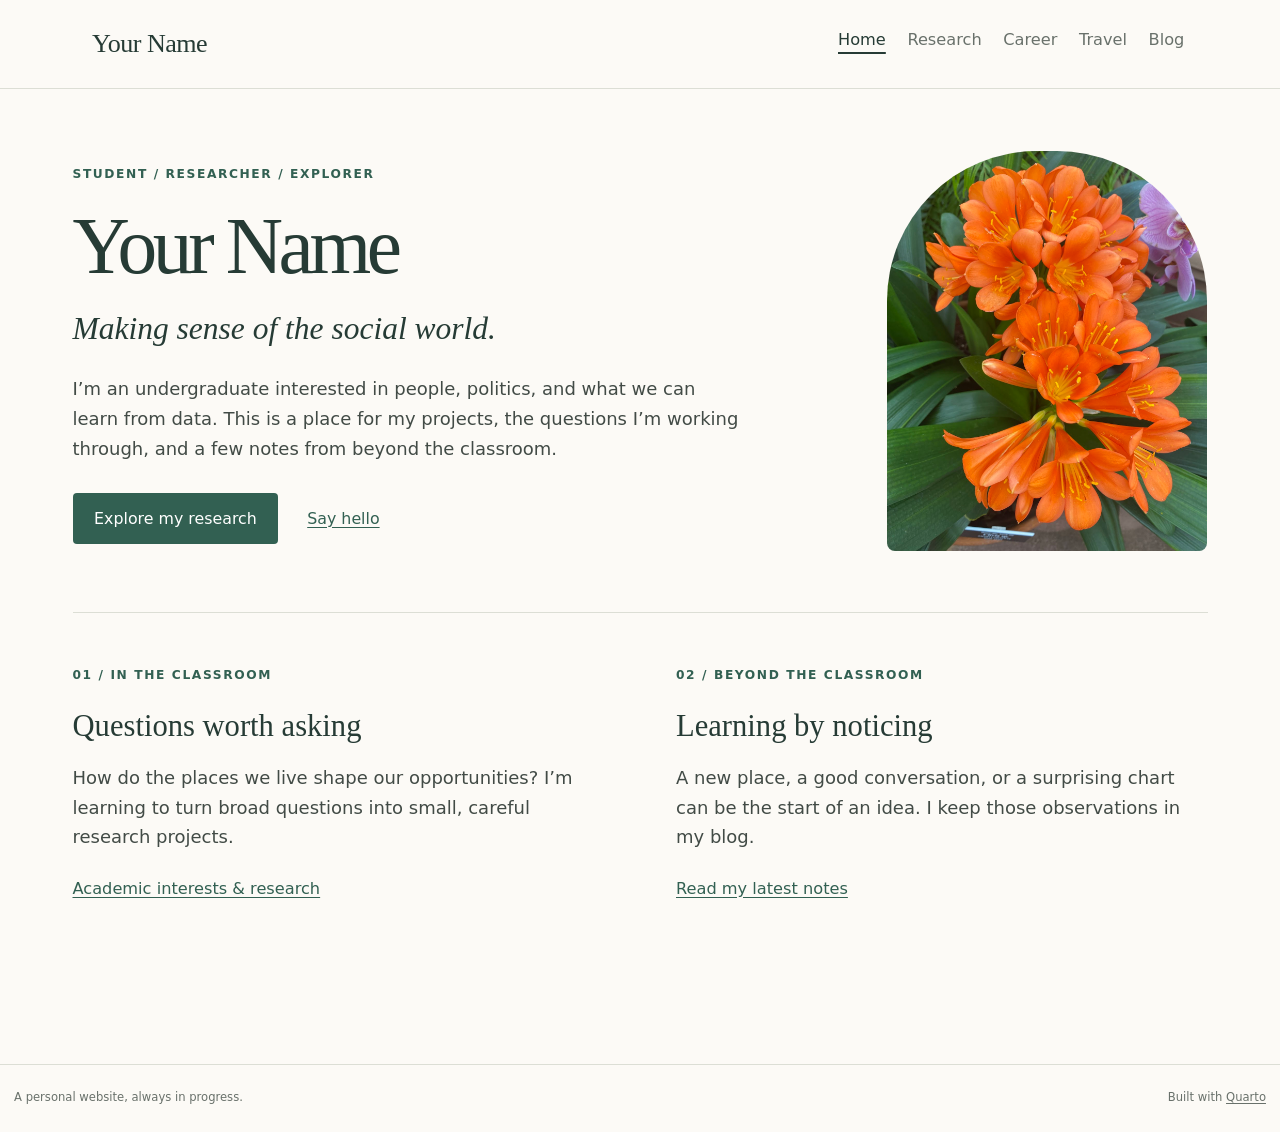
==== docs/index.html @ cc3bbeaf "update instruction" ====
<!DOCTYPE html>
<html xmlns="http://www.w3.org/1999/xhtml" lang="en" xml:lang="en"><head>

<meta charset="utf-8">
<meta name="generator" content="quarto-1.10.18">

<meta name="viewport" content="width=device-width, initial-scale=1.0, user-scalable=yes">


<title>Home – Your Name</title>
<style>
/* Default styles provided by pandoc.
** See https://pandoc.org/MANUAL.html#variables-for-html for config info.
*/
span.smallcaps{font-variant: small-caps;}
div.columns{display: flex; gap: 1.5em;}
div.column{flex: auto;}
@media screen {
div.columns{gap: min(4vw, 1.5em);}
div.column{overflow-x: auto;}
}
div.hanging-indent{margin-left: 1.5em; text-indent: -1.5em;}
ul.task-list{list-style: none;}
ul.task-list li input[type="checkbox"] {
  width: 0.8em;
  margin: 0 0.8em 0.2em -1em; /* quarto-specific, see https://github.com/quarto-dev/quarto-cli/issues/4556 */ 
  vertical-align: middle;
}
</style>


<script src="site_libs/quarto-nav/quarto-nav.js"></script>
<script src="site_libs/quarto-nav/headroom.min.js"></script>
<script src="site_libs/clipboard/clipboard.min.js"></script>
<script src="site_libs/quarto-html/quarto.js" type="module"></script>
<script src="site_libs/quarto-html/tabsets/tabsets.js" type="module"></script>
<script src="site_libs/quarto-html/popper.min.js"></script>
<script src="site_libs/quarto-html/tippy.umd.min.js"></script>
<link href="site_libs/quarto-html/tippy.css" rel="stylesheet">
<link href="site_libs/quarto-html/quarto-syntax-highlighting-64a204ab8560d761af7679ceaba22944.css" rel="stylesheet" id="quarto-text-highlighting-styles">
<script src="site_libs/bootstrap/bootstrap.min.js"></script>
<link href="site_libs/bootstrap/bootstrap-icons.css" rel="stylesheet">
<link href="site_libs/bootstrap/bootstrap-705b020dde8fb86b14b8b2ad13792451.min.css" rel="stylesheet" append-hash="true" id="quarto-bootstrap" data-mode="light">
<script id="quarto-search-options" type="application/json">{
  "language": {
    "search-no-results-text": "No results",
    "search-matching-documents-text": "matching documents",
    "search-copy-link-title": "Copy link to search",
    "search-hide-matches-text": "Hide additional matches",
    "search-more-match-text": "more match in this document",
    "search-more-matches-text": "more matches in this document",
    "search-clear-button-title": "Clear",
    "search-text-placeholder": "",
    "search-detached-cancel-button-title": "Cancel",
    "search-submit-button-title": "Submit",
    "search-label": "Search"
  }
}</script>


<link rel="stylesheet" href="./_design/styles.css">
</head>

<body class="nav-fixed home-page quarto-light">

<div id="quarto-search-results"></div>
  <header id="quarto-header" class="headroom fixed-top">
    <nav class="navbar navbar-expand-lg " data-bs-theme="dark">
      <div class="navbar-container container-fluid">
      <div class="navbar-brand-container mx-auto">
    <a class="navbar-brand" href="./index.html">
    <span class="navbar-title">Your Name</span>
    </a>
  </div>
          <button class="navbar-toggler" type="button" data-bs-toggle="collapse" data-bs-target="#navbarCollapse" aria-controls="navbarCollapse" role="menu" aria-expanded="false" aria-label="Toggle navigation" onclick="if (window.quartoToggleHeadroom) { window.quartoToggleHeadroom(); }">
  <span class="navbar-toggler-icon"></span>
</button>
          <div class="collapse navbar-collapse" id="navbarCollapse">
            <ul class="navbar-nav navbar-nav-scroll me-auto">
  <li class="nav-item">
    <a class="nav-link active" href="./index.html" aria-current="page"> 
<span class="menu-text">Home</span></a>
  </li>  
  <li class="nav-item">
    <a class="nav-link" href="./research.html"> 
<span class="menu-text">Research</span></a>
  </li>  
  <li class="nav-item">
    <a class="nav-link" href="./career.html"> 
<span class="menu-text">Career</span></a>
  </li>  
  <li class="nav-item">
    <a class="nav-link" href="./travel.html"> 
<span class="menu-text">Travel</span></a>
  </li>  
  <li class="nav-item">
    <a class="nav-link" href="./blog.html"> 
<span class="menu-text">Blog</span></a>
  </li>  
</ul>
          </div> <!-- /navcollapse -->
            <div class="quarto-navbar-tools">
</div>
      </div> <!-- /container-fluid -->
    </nav>
</header>
<!-- content -->
<div id="quarto-content" class="quarto-container page-columns page-rows-contents page-layout-full page-navbar">
<!-- sidebar -->
<!-- margin-sidebar -->
    
<!-- main -->
<main class="content column-page" id="quarto-document-content">

<header id="title-block-header" class="quarto-title-block default">
<div class="quarto-title">
<h1 class="title">Home</h1>
</div>



<div class="quarto-title-meta column-page">

    
  
    
  </div>
  


</header>


<!-- HOME: replace the name, introduction, and email below. Keep the ::: layout lines. -->
<!-- PREVIEW: first use Build > Render Website to generate every page, then Render this file. -->
<div class="home-hero">
<div class="hero-copy">
<p><span class="eyebrow">STUDENT / RESEARCHER / EXPLORER</span></p>
<section id="your-name" class="level1 display-name">
<h1 class="display-name">Your Name</h1>
<p><span class="hero-subtitle">Making sense of the social world.</span></p>
<p>I’m an undergraduate interested in people, politics, and what we can learn from data. This is a place for my projects, the questions I’m working through, and a few notes from beyond the classroom.</p>
<p><a href="./research.html" class="primary-link">Explore my research</a> <a href="mailto:you@example.com" class="quiet-link">Say hello</a></p>
</section>
</div>
<div class="hero-photo">
<!-- Replace images/profile.jpg with your photo. Update the description in fig-alt too. -->
<p><img src="images/profile.jpg" class="img-fluid" alt="Orange flowers, a sample image for this personal website."></p>
</div>
</div>
<div class="home-notes">
<div class="home-note">
<p><span class="eyebrow">01 / IN THE CLASSROOM</span></p>
<section id="questions-worth-asking" class="level2">
<h2 data-anchor-id="questions-worth-asking">Questions worth asking</h2>
<p>How do the places we live shape our opportunities? I’m learning to turn broad questions into small, careful research projects.</p>
<p><a href="./research.html">Academic interests &amp; research</a></p>
</section>
</div>
<div class="home-note">
<p><span class="eyebrow">02 / BEYOND THE CLASSROOM</span></p>
<section id="learning-by-noticing" class="level2">
<h2 data-anchor-id="learning-by-noticing">Learning by noticing</h2>
<p>A new place, a good conversation, or a surprising chart can be the start of an idea. I keep those observations in my blog.</p>
<p><a href="./blog.html">Read my latest notes</a></p>
</section>
</div>
</div>



</main> <!-- /main -->
<script id="quarto-html-after-body" type="application/javascript">
  window.document.addEventListener("DOMContentLoaded", function (event) {
    const isCodeAnnotation = (el) => {
      for (const clz of el.classList) {
        if (clz.startsWith('code-annotation-')) {                     
          return true;
        }
      }
      return false;
    }
    const onCopySuccess = function(e) {
      // button target
      const button = e.trigger;
      // don't keep focus
      button.blur();
      // flash "checked"
      button.classList.add('code-copy-button-checked');
      var currentTitle = button.getAttribute("title");
      button.setAttribute("title", "Copied!");
      let tooltip;
      if (window.bootstrap) {
        button.setAttribute("data-bs-toggle", "tooltip");
        button.setAttribute("data-bs-placement", "left");
        button.setAttribute("data-bs-title", "Copied!");
        tooltip = new bootstrap.Tooltip(button, 
          { trigger: "manual", 
            customClass: "code-copy-button-tooltip",
            offset: [0, -8]});
        tooltip.show();    
      }
      setTimeout(function() {
        if (tooltip) {
          tooltip.hide();
          button.removeAttribute("data-bs-title");
          button.removeAttribute("data-bs-toggle");
          button.removeAttribute("data-bs-placement");
        }
        button.setAttribute("title", currentTitle);
        button.classList.remove('code-copy-button-checked');
      }, 1000);
      // clear code selection
      e.clearSelection();
    }
    const getTextToCopy = function(trigger) {
      const outerScaffold = trigger.parentElement.cloneNode(true);
      const codeEl = outerScaffold.querySelector('code');
      for (const childEl of codeEl.children) {
        if (isCodeAnnotation(childEl)) {
          childEl.remove();
        }
      }
      return codeEl.innerText;
    }
    const clipboard = new window.ClipboardJS('.code-copy-button:not([data-in-quarto-modal])', {
      text: getTextToCopy
    });
    clipboard.on('success', onCopySuccess);
    if (window.document.getElementById('quarto-embedded-source-code-modal')) {
      const clipboardModal = new window.ClipboardJS('.code-copy-button[data-in-quarto-modal]', {
        text: getTextToCopy,
        container: window.document.getElementById('quarto-embedded-source-code-modal')
      });
      clipboardModal.on('success', onCopySuccess);
    }
      var localhostRegex = new RegExp(/^(?:http|https):\/\/localhost\:?[0-9]*\//);
      var mailtoRegex = new RegExp(/^mailto:/);
        var filterRegex = new RegExp('/' + window.location.host + '/');
      var isInternal = (href) => {
          return filterRegex.test(href) || localhostRegex.test(href) || mailtoRegex.test(href);
      }
      // Inspect non-navigation links and adorn them if external
     var links = window.document.querySelectorAll('a[href]:not(.nav-link):not(.navbar-brand):not(.toc-action):not(.sidebar-link):not(.sidebar-item-toggle):not(.pagination-link):not(.no-external):not([aria-hidden]):not(.dropdown-item):not(.quarto-navigation-tool):not(.about-link)');
      for (var i=0; i<links.length; i++) {
        const link = links[i];
        if (!isInternal(link.href)) {
          // undo the damage that might have been done by quarto-nav.js in the case of
          // links that we want to consider external
          if (link.dataset.originalHref !== undefined) {
            link.href = link.dataset.originalHref;
          }
            // target, if specified
            link.setAttribute("target", "_blank");
            if (link.getAttribute("rel") === null) {
              link.setAttribute("rel", "noopener");
            }
        }
      }
    function tippyHover(el, contentFn, onTriggerFn, onUntriggerFn) {
      const config = {
        allowHTML: true,
        maxWidth: 500,
        delay: 100,
        arrow: false,
        appendTo: function(el) {
            return el.parentElement;
        },
        interactive: true,
        interactiveBorder: 10,
        theme: 'quarto',
        placement: 'bottom-start',
      };
      if (contentFn) {
        config.content = contentFn;
      }
      if (onTriggerFn) {
        config.onTrigger = onTriggerFn;
      }
      if (onUntriggerFn) {
        config.onUntrigger = onUntriggerFn;
      }
      window.tippy(el, config); 
    }
    const noterefs = window.document.querySelectorAll('a[role="doc-noteref"]');
    for (var i=0; i<noterefs.length; i++) {
      const ref = noterefs[i];
      tippyHover(ref, function() {
        // use id or data attribute instead here
        let href = ref.getAttribute('data-footnote-href') || ref.getAttribute('href');
        try { href = new URL(href).hash; } catch {}
        const id = href.replace(/^#\/?/, "");
        const note = window.document.getElementById(id);
        if (note) {
          return note.innerHTML;
        } else {
          return "";
        }
      });
    }
    const xrefs = window.document.querySelectorAll('a.quarto-xref');
    const processXRef = (id, note) => {
      // Strip column container classes
      const stripColumnClz = (el) => {
        el.classList.remove("page-full", "page-columns");
        if (el.children) {
          for (const child of el.children) {
            stripColumnClz(child);
          }
        }
      }
      stripColumnClz(note)
      if (id === null || id.startsWith('sec-')) {
        // Special case sections, only their first couple elements
        const container = document.createElement("div");
        if (note.children && note.children.length > 2) {
          container.appendChild(note.children[0].cloneNode(true));
          for (let i = 1; i < note.children.length; i++) {
            const child = note.children[i];
            if (child.tagName === "P" && child.innerText === "") {
              continue;
            } else {
              container.appendChild(child.cloneNode(true));
              break;
            }
          }
          if (window.Quarto?.typesetMath) {
            window.Quarto.typesetMath(container);
          }
          return container.innerHTML
        } else {
          if (window.Quarto?.typesetMath) {
            window.Quarto.typesetMath(note);
          }
          return note.innerHTML;
        }
      } else {
        // Remove any anchor links if they are present
        const anchorLink = note.querySelector('a.anchorjs-link');
        if (anchorLink) {
          anchorLink.remove();
        }
        if (window.Quarto?.typesetMath) {
          window.Quarto.typesetMath(note);
        }
        if (note.classList.contains("callout")) {
          return note.outerHTML;
        } else {
          return note.innerHTML;
        }
      }
    }
    for (var i=0; i<xrefs.length; i++) {
      const xref = xrefs[i];
      tippyHover(xref, undefined, function(instance) {
        instance.disable();
        let url = xref.getAttribute('href');
        let hash = undefined; 
        if (url.startsWith('#')) {
          hash = url;
        } else {
          try { hash = new URL(url).hash; } catch {}
        }
        if (hash) {
          const id = hash.replace(/^#\/?/, "");
          const note = window.document.getElementById(id);
          if (note !== null) {
            try {
              const html = processXRef(id, note.cloneNode(true));
              instance.setContent(html);
            } finally {
              instance.enable();
              instance.show();
            }
          } else {
            // See if we can fetch this
            fetch(url.split('#')[0])
            .then(res => res.text())
            .then(html => {
              const parser = new DOMParser();
              const htmlDoc = parser.parseFromString(html, "text/html");
              const note = htmlDoc.getElementById(id);
              if (note !== null) {
                const html = processXRef(id, note);
                instance.setContent(html);
              } 
            }).finally(() => {
              instance.enable();
              instance.show();
            });
          }
        } else {
          // See if we can fetch a full url (with no hash to target)
          // This is a special case and we should probably do some content thinning / targeting
          fetch(url)
          .then(res => res.text())
          .then(html => {
            const parser = new DOMParser();
            const htmlDoc = parser.parseFromString(html, "text/html");
            const note = htmlDoc.querySelector('main.content');
            if (note !== null) {
              // This should only happen for chapter cross references
              // (since there is no id in the URL)
              // remove the first header
              if (note.children.length > 0 && note.children[0].tagName === "HEADER") {
                note.children[0].remove();
              }
              const html = processXRef(null, note);
              instance.setContent(html);
            } 
          }).finally(() => {
            instance.enable();
            instance.show();
          });
        }
      }, function(instance) {
      });
    }
        let selectedAnnoteEl;
        const selectorForAnnotation = ( cell, annotation) => {
          let cellAttr = 'data-code-cell="' + cell + '"';
          let lineAttr = 'data-code-annotation="' +  annotation + '"';
          const selector = 'span[' + cellAttr + '][' + lineAttr + ']';
          return selector;
        }
        const selectCodeLines = (annoteEl) => {
          const doc = window.document;
          const targetCell = annoteEl.getAttribute("data-target-cell");
          const targetAnnotation = annoteEl.getAttribute("data-target-annotation");
          const annoteSpan = window.document.querySelector(selectorForAnnotation(targetCell, targetAnnotation));
          const lines = annoteSpan.getAttribute("data-code-lines").split(",");
          const lineIds = lines.map((line) => {
            return targetCell + "-" + line;
          })
          let top = null;
          let height = null;
          let parent = null;
          if (lineIds.length > 0) {
              //compute the position of the single el (top and bottom and make a div)
              const el = window.document.getElementById(lineIds[0]);
              top = el.offsetTop;
              height = el.offsetHeight;
              parent = el.parentElement.parentElement;
            if (lineIds.length > 1) {
              const lastEl = window.document.getElementById(lineIds[lineIds.length - 1]);
              const bottom = lastEl.offsetTop + lastEl.offsetHeight;
              height = bottom - top;
            }
            if (top !== null && height !== null && parent !== null) {
              // cook up a div (if necessary) and position it 
              let div = window.document.getElementById("code-annotation-line-highlight");
              if (div === null) {
                div = window.document.createElement("div");
                div.setAttribute("id", "code-annotation-line-highlight");
                div.style.position = 'absolute';
                parent.appendChild(div);
              }
              div.style.top = top - 2 + "px";
              div.style.height = height + 4 + "px";
              div.style.left = 0;
              let gutterDiv = window.document.getElementById("code-annotation-line-highlight-gutter");
              if (gutterDiv === null) {
                gutterDiv = window.document.createElement("div");
                gutterDiv.setAttribute("id", "code-annotation-line-highlight-gutter");
                gutterDiv.style.position = 'absolute';
                const codeCell = window.document.getElementById(targetCell);
                const gutter = codeCell.querySelector('.code-annotation-gutter');
                gutter.appendChild(gutterDiv);
              }
              gutterDiv.style.top = top - 2 + "px";
              gutterDiv.style.height = height + 4 + "px";
            }
            selectedAnnoteEl = annoteEl;
          }
        };
        const unselectCodeLines = () => {
          const elementsIds = ["code-annotation-line-highlight", "code-annotation-line-highlight-gutter"];
          elementsIds.forEach((elId) => {
            const div = window.document.getElementById(elId);
            if (div) {
              div.remove();
            }
          });
          selectedAnnoteEl = undefined;
        };
          // Handle positioning of the toggle
      window.addEventListener(
        "resize",
        throttle(() => {
          elRect = undefined;
          if (selectedAnnoteEl) {
            selectCodeLines(selectedAnnoteEl);
          }
        }, 10)
      );
      function throttle(fn, ms) {
      let throttle = false;
      let timer;
        return (...args) => {
          if(!throttle) { // first call gets through
              fn.apply(this, args);
              throttle = true;
          } else { // all the others get throttled
              if(timer) clearTimeout(timer); // cancel #2
              timer = setTimeout(() => {
                fn.apply(this, args);
                timer = throttle = false;
              }, ms);
          }
        };
      }
        // Attach click handler to the DT
        const annoteDls = window.document.querySelectorAll('dt[data-target-cell]');
        for (const annoteDlNode of annoteDls) {
          annoteDlNode.addEventListener('click', (event) => {
            const clickedEl = event.target;
            if (clickedEl !== selectedAnnoteEl) {
              unselectCodeLines();
              const activeEl = window.document.querySelector('dt[data-target-cell].code-annotation-active');
              if (activeEl) {
                activeEl.classList.remove('code-annotation-active');
              }
              selectCodeLines(clickedEl);
              clickedEl.classList.add('code-annotation-active');
            } else {
              // Unselect the line
              unselectCodeLines();
              clickedEl.classList.remove('code-annotation-active');
            }
          });
        }
    const findCites = (el) => {
      const parentEl = el.parentElement;
      if (parentEl) {
        const cites = parentEl.dataset.cites;
        if (cites) {
          return {
            el,
            cites: cites.split(' ')
          };
        } else {
          return findCites(el.parentElement)
        }
      } else {
        return undefined;
      }
    };
    var bibliorefs = window.document.querySelectorAll('a[role="doc-biblioref"]');
    for (var i=0; i<bibliorefs.length; i++) {
      const ref = bibliorefs[i];
      const citeInfo = findCites(ref);
      if (citeInfo) {
        tippyHover(citeInfo.el, function() {
          var popup = window.document.createElement('div');
          citeInfo.cites.forEach(function(cite) {
            var citeDiv = window.document.createElement('div');
            citeDiv.classList.add('hanging-indent');
            citeDiv.classList.add('csl-entry');
            var biblioDiv = window.document.getElementById('ref-' + cite);
            if (biblioDiv) {
              citeDiv.innerHTML = biblioDiv.innerHTML;
            }
            popup.appendChild(citeDiv);
          });
          return popup.innerHTML;
        });
      }
    }
  });
  </script>
</div> <!-- /content -->
<footer class="footer">
  <div class="nav-footer">
    <div class="nav-footer-left">
<p>A personal website, always in progress.</p>
</div>   
    <div class="nav-footer-center">
      &nbsp;
    </div>
    <div class="nav-footer-right">
<p>Built with <a href="https://quarto.org/">Quarto</a></p>
</div>
  </div>
</footer>




</body></html>
---- docs/site_libs/quarto-html/quarto-syntax-highlighting-64a204ab8560d761af7679ceaba22944.css ----
/* quarto syntax highlight colors */
:root {
  --quarto-hl-ot-color: #003B4F;
  --quarto-hl-at-color: #657422;
  --quarto-hl-ss-color: #20794D;
  --quarto-hl-an-color: #5E5E5E;
  --quarto-hl-fu-color: #4758AB;
  --quarto-hl-st-color: #20794D;
  --quarto-hl-cf-color: #003B4F;
  --quarto-hl-op-color: #5E5E5E;
  --quarto-hl-er-color: #AD0000;
  --quarto-hl-bn-color: #AD0000;
  --quarto-hl-al-color: #AD0000;
  --quarto-hl-va-color: #111111;
  --quarto-hl-bu-color: inherit;
  --quarto-hl-ex-color: inherit;
  --quarto-hl-pp-color: #AD0000;
  --quarto-hl-in-color: #5E5E5E;
  --quarto-hl-vs-color: #20794D;
  --quarto-hl-wa-color: #5E5E5E;
  --quarto-hl-do-color: #5E5E5E;
  --quarto-hl-im-color: #00769E;
  --quarto-hl-ch-color: #20794D;
  --quarto-hl-dt-color: #AD0000;
  --quarto-hl-fl-color: #AD0000;
  --quarto-hl-co-color: #5E5E5E;
  --quarto-hl-cv-color: #5E5E5E;
  --quarto-hl-cn-color: #8f5902;
  --quarto-hl-sc-color: #5E5E5E;
  --quarto-hl-dv-color: #AD0000;
  --quarto-hl-kw-color: #003B4F;
}

/* other quarto variables */
:root {
  --quarto-font-monospace: SFMono-Regular, Menlo, Monaco, Consolas, "Liberation Mono", "Courier New", monospace;
}

/* syntax highlight based on Pandoc's rules */
pre > code.sourceCode > span {
  color: #003B4F;
}

code.sourceCode > span {
  color: #003B4F;
}

div.sourceCode,
div.sourceCode pre.sourceCode {
  color: #003B4F;
}

/* Normal */
code span {
  color: #003B4F;
}

/* Alert */
code span.al {
  color: #AD0000;
  font-style: inherit;
}

/* Annotation */
code span.an {
  color: #5E5E5E;
  font-style: inherit;
}

/* Attribute */
code span.at {
  color: #657422;
  font-style: inherit;
}

/* BaseN */
code span.bn {
  color: #AD0000;
  font-style: inherit;
}

/* BuiltIn */
code span.bu {
  font-style: inherit;
}

/* ControlFlow */
code span.cf {
  color: #003B4F;
  font-weight: bold;
  font-style: inherit;
}

/* Char */
code span.ch {
  color: #20794D;
  font-style: inherit;
}

/* Constant */
code span.cn {
  color: #8f5902;
  font-style: inherit;
}

/* Comment */
code span.co {
  color: #5E5E5E;
  font-style: inherit;
}

/* CommentVar */
code span.cv {
  color: #5E5E5E;
  font-style: italic;
}

/* Documentation */
code span.do {
  color: #5E5E5E;
  font-style: italic;
}

/* DataType */
code span.dt {
  color: #AD0000;
  font-style: inherit;
}

/* DecVal */
code span.dv {
  color: #AD0000;
  font-style: inherit;
}

/* Error */
code span.er {
  color: #AD0000;
  font-style: inherit;
}

/* Extension */
code span.ex {
  font-style: inherit;
}

/* Float */
code span.fl {
  color: #AD0000;
  font-style: inherit;
}

/* Function */
code span.fu {
  color: #4758AB;
  font-style: inherit;
}

/* Import */
code span.im {
  color: #00769E;
  font-style: inherit;
}

/* Information */
code span.in {
  color: #5E5E5E;
  font-style: inherit;
}

/* Keyword */
code span.kw {
  color: #003B4F;
  font-weight: bold;
  font-style: inherit;
}

/* Operator */
code span.op {
  color: #5E5E5E;
  font-style: inherit;
}

/* Other */
code span.ot {
  color: #003B4F;
  font-style: inherit;
}

/* Preprocessor */
code span.pp {
  color: #AD0000;
  font-style: inherit;
}

/* SpecialChar */
code span.sc {
  color: #5E5E5E;
  font-style: inherit;
}

/* SpecialString */
code span.ss {
  color: #20794D;
  font-style: inherit;
}

/* String */
code span.st {
  color: #20794D;
  font-style: inherit;
}

/* Variable */
code span.va {
  color: #111111;
  font-style: inherit;
}

/* VerbatimString */
code span.vs {
  color: #20794D;
  font-style: inherit;
}

/* Warning */
code span.wa {
  color: #5E5E5E;
  font-style: italic;
}

.prevent-inlining {
  content: "</";
}

/*# sourceMappingURL=9d8d5bb603a83b8298b89080a598c93b.css.map */
---- docs/_design/styles.css ----
/* Optional customization: change the dark accent color below.
   Everything else can stay as it is while you write your site. */
:root {
  --paper: #fcfaf6;
  --ink: #263b35;
  --body-ink: #424b46;
  --accent: #326052;
  --muted: #69716b;
  --rule: #dcded5;
  --serif: Georgia, "Times New Roman", serif;
}

body { background: var(--paper); color: var(--body-ink); }
a { color: var(--accent); text-underline-offset: .2em; }
a:hover { color: #173e32; }
a:focus-visible, button:focus-visible {
  outline: 3px solid var(--accent);
  outline-offset: 5px;
}
h1, h2, h3, h4 { color: var(--ink); }
h1, h2, h3 { font-family: var(--serif); font-weight: 400; }
h1 { font-size: clamp(2.25rem, 4.4vw, 3.6rem); line-height: 1.13; letter-spacing: -.035em; }
h2 { font-size: 1.9rem; border: 0; padding-bottom: 0; margin-top: 2.7rem; }
h3 { font-size: 1.4rem; margin-top: 1.9rem; }
p { margin-bottom: 1.15rem; }
li { margin-bottom: .45rem; }
strong { color: var(--ink); font-weight: 600; }

/* Shared navigation. No extra dropdowns or social-icon extensions. */
#quarto-header { border-bottom: 1px solid var(--rule); }
.navbar { background: var(--paper) !important; padding: 1rem 0; }
.navbar > .container-fluid { max-width: 1160px; margin: auto; padding: 0 32px; }
.navbar-brand { color: var(--ink) !important; font: 1.45rem var(--serif); letter-spacing: -.02em; }
.navbar-brand:hover { color: var(--accent) !important; }
.navbar-nav { gap: .8rem; }
.navbar .nav-link { color: var(--muted); font-size: .9rem; padding: .45rem .2rem !important; }
.navbar .nav-link.active { color: var(--ink); text-decoration: underline; text-underline-offset: .45em; text-decoration-thickness: 2px; }
.navbar .nav-link:hover { color: var(--accent); }
.navbar-toggler { border: 1px solid var(--rule); border-radius: 4px; }

.home-page #title-block-header { display: none; }
main.content { padding-top: 2rem; margin-bottom: 4.5rem; }
#title-block-header { margin-bottom: 2.6rem; padding-bottom: 1.8rem; border-bottom: 1px solid var(--rule); }
#title-block-header .subtitle { color: var(--muted); font-size: 1.06rem; margin-top: .9rem; max-width: 42rem; }
.quarto-title-meta { margin-top: 1.4rem; }
.quarto-title-meta-heading { color: var(--muted); }

/* Home page: the ::: layout blocks in index.qmd use these classes. */
.home-hero { display: grid; grid-template-columns: minmax(0, 1.4fr) minmax(230px, .8fr); gap: 4rem; align-items: center; padding: 1.7rem 0 3.4rem; }
.home-hero p:last-child { margin-bottom: 0; }
.eyebrow, .project-label { color: var(--accent); font-size: .68rem; font-weight: 600; letter-spacing: .13em; line-height: 1.6; }
h1.display-name { font-size: clamp(3.6rem, 6.2vw, 5.6rem); line-height: 1; margin: .8rem 0 1.25rem; letter-spacing: -.055em; }
.hero-subtitle { display: inline-block; color: var(--ink); font: italic 1.75rem/1.3 var(--serif); margin-bottom: .2rem; }
.hero-copy p { max-width: 37rem; }
.hero-copy p:last-child { display: flex; gap: 1.6rem; align-items: center; flex-wrap: wrap; margin-top: 1.65rem; }
.primary-link { display: inline-block; background: var(--accent); color: #fff !important; padding: .7rem 1.2rem; border-radius: 4px; text-decoration: none; font-size: .88rem; }
.primary-link:hover { background: #234c3e; }
.quiet-link { font-size: .88rem; }
.hero-photo { justify-self: end; width: 100%; max-width: 320px; }
.hero-photo p, .hero-photo figure { margin: 0; }
.hero-photo img { width: 100%; aspect-ratio: 4 / 5; object-fit: cover; border-radius: 150px 150px 8px 8px; }
.home-notes { border-top: 1px solid var(--rule); display: grid; grid-template-columns: 1fr 1fr; gap: 4rem; padding-top: 2.5rem; }
.home-note h2 { font-size: 1.7rem; margin-top: .6rem; margin-bottom: 1rem; }
.home-note p:last-child a { font-size: .9rem; }

/* Photos and the automatic blog list. */
.travel-photo { width: 100%; max-height: 480px; object-fit: cover; border-radius: 6px; }
.quarto-listing { margin-top: 2rem; }
.quarto-listing-default .quarto-post { border-bottom: 1px solid var(--rule); padding: 1.5rem 0; margin: 0; }
.quarto-listing-default .quarto-post .listing-title { font: 1.6rem/1.2 var(--serif); margin-bottom: .7rem; }
.quarto-listing-default .quarto-post .listing-title a { color: var(--ink); }
.quarto-listing-default .quarto-post .listing-description { color: var(--body-ink); }
.quarto-listing-default .quarto-post .metadata { color: var(--muted); font-size: .78rem; }
.quarto-listing-default a { text-decoration: none; }
.quarto-listing-default a:hover { text-decoration: underline; }
.listing-no-matching { color: var(--muted); }

.nav-footer { border-top: 1px solid var(--rule); color: var(--muted); font-size: .78rem; background: var(--paper); }
.nav-footer a { color: var(--muted); }
.nav-footer-left, .nav-footer-right { padding: .8rem 0; }

@media (min-width: 992px) {
  .navbar-collapse { justify-content: flex-end; }
  .navbar-nav.me-auto { margin-right: 0 !important; }
}
@media (max-width: 991px) {
  .navbar-nav { gap: .15rem; padding-top: 1rem; }
  .navbar > .container-fluid { padding: 0 24px; }
  .home-hero { gap: 2rem; }
}
@media (max-width: 680px) {
  body { font-size: 17px; }
  main.content { padding-top: 1.3rem; margin-bottom: 3rem; }
  h1 { font-size: 2.5rem; }
  h2 { font-size: 1.7rem; }
  #title-block-header { margin-bottom: 2rem; }
  .home-hero { grid-template-columns: 1fr; padding-top: .8rem; padding-bottom: 2.4rem; gap: 2rem; }
  h1.display-name { font-size: 3.8rem; }
  .hero-subtitle { font-size: 1.55rem; }
  .hero-photo { justify-self: start; max-width: 270px; }
  .home-notes { grid-template-columns: 1fr; gap: 2rem; padding-top: 2rem; }
  .quarto-listing-default .quarto-post { flex-wrap: wrap; gap: .6rem; }
  .quarto-listing-default .quarto-post .metadata { flex-basis: 100%; order: -1; }
  .quarto-listing-default .quarto-post .body { flex-basis: 100%; }
  .nav-footer { flex-direction: column; align-items: flex-start; gap: 0; }
  .nav-footer-left, .nav-footer-right { text-align: left; padding: .5rem 0; }
}
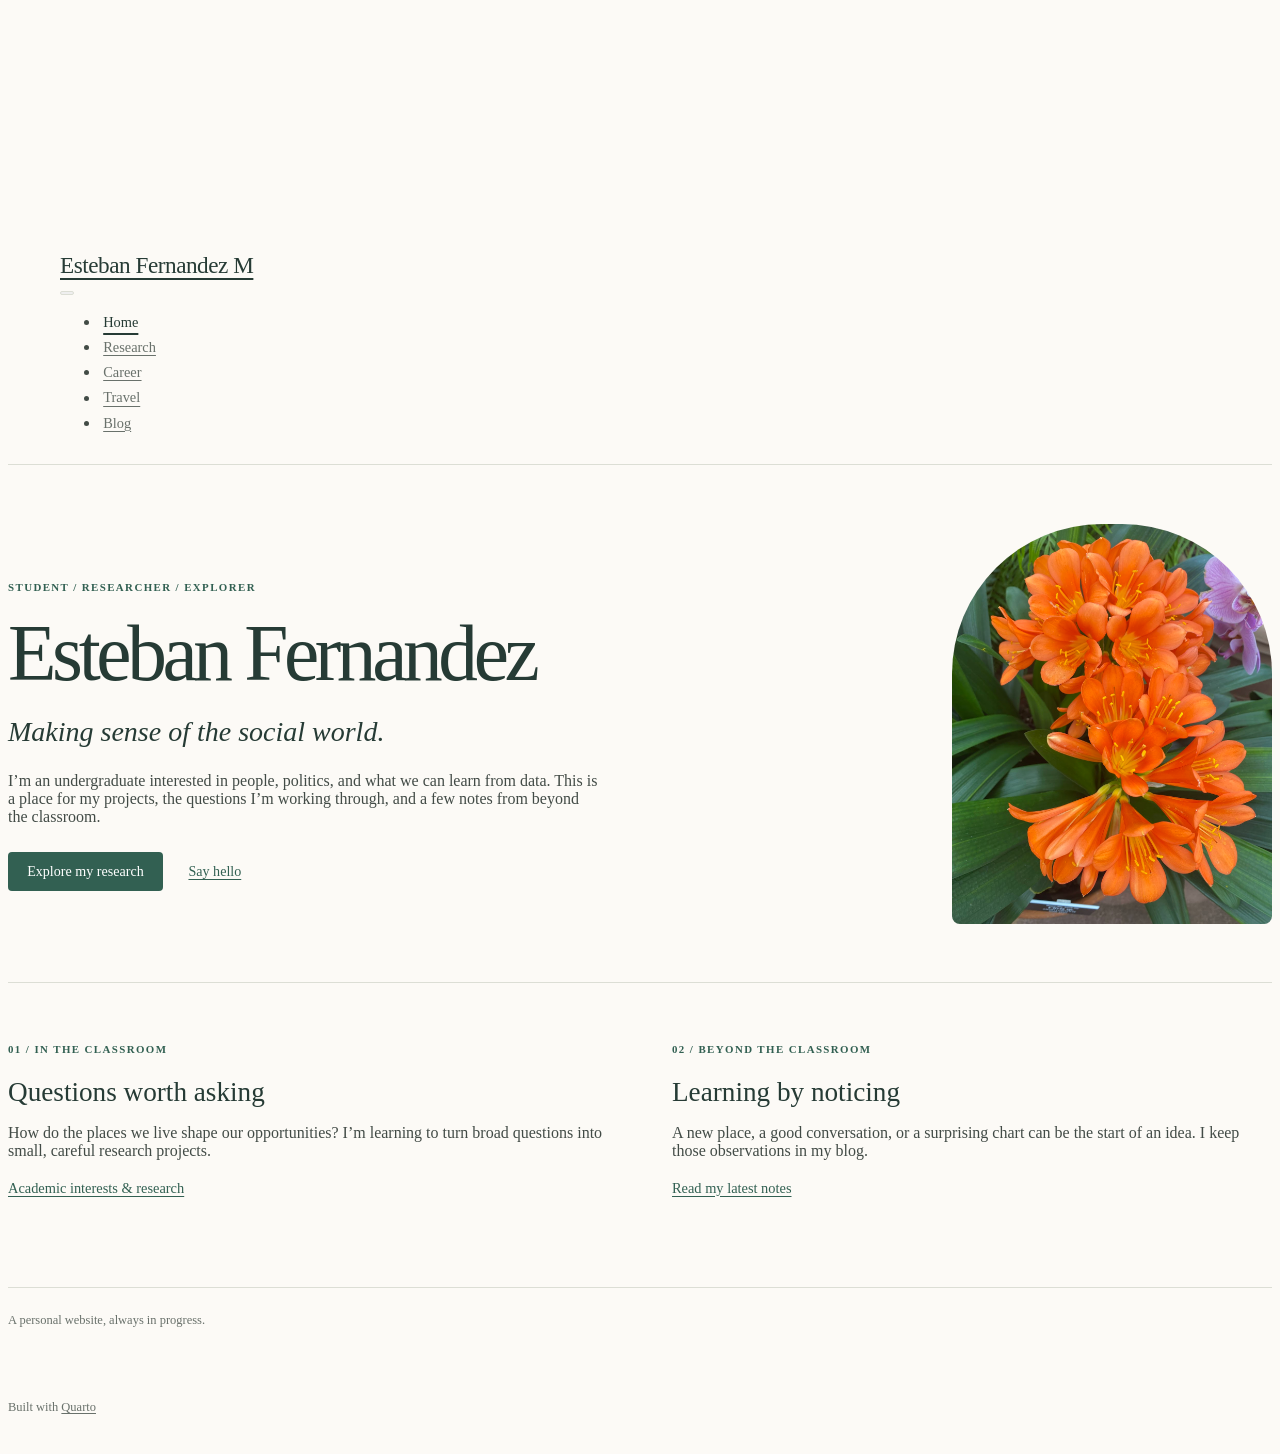
==== commit 84e7b8a9: "Change email and description" ====
--- a/docs/index.html
+++ b/docs/index.html
@@ -7,7 +7,7 @@
 <meta name="viewport" content="width=device-width, initial-scale=1.0, user-scalable=yes">
 
 
-<title>Home – Your Name</title>
+<title>Home – Esteban Fernandez M</title>
 <style>
 /* Default styles provided by pandoc.
 ** See https://pandoc.org/MANUAL.html#variables-for-html for config info.
@@ -40,7 +40,7 @@
 <link href="site_libs/quarto-html/quarto-syntax-highlighting-64a204ab8560d761af7679ceaba22944.css" rel="stylesheet" id="quarto-text-highlighting-styles">
 <script src="site_libs/bootstrap/bootstrap.min.js"></script>
 <link href="site_libs/bootstrap/bootstrap-icons.css" rel="stylesheet">
-<link href="site_libs/bootstrap/bootstrap-705b020dde8fb86b14b8b2ad13792451.min.css" rel="stylesheet" append-hash="true" id="quarto-bootstrap" data-mode="light">
+<link href="site_libs/bootstrap/bootstrap-037891702b3e6976f3daddac78a84167.min.css" rel="stylesheet" append-hash="true" id="quarto-bootstrap" data-mode="light">
 <script id="quarto-search-options" type="application/json">{
   "language": {
     "search-no-results-text": "No results",
@@ -69,7 +69,7 @@
       <div class="navbar-container container-fluid">
       <div class="navbar-brand-container mx-auto">
     <a class="navbar-brand" href="./index.html">
-    <span class="navbar-title">Your Name</span>
+    <span class="navbar-title">Esteban Fernandez M</span>
     </a>
   </div>
           <button class="navbar-toggler" type="button" data-bs-toggle="collapse" data-bs-target="#navbarCollapse" aria-controls="navbarCollapse" role="menu" aria-expanded="false" aria-label="Toggle navigation" onclick="if (window.quartoToggleHeadroom) { window.quartoToggleHeadroom(); }">
@@ -136,8 +136,8 @@
 <div class="home-hero">
 <div class="hero-copy">
 <p><span class="eyebrow">STUDENT / RESEARCHER / EXPLORER</span></p>
-<section id="your-name" class="level1 display-name">
-<h1 class="display-name">Your Name</h1>
+<section id="esteban-fernandez" class="level1 display-name">
+<h1 class="display-name">Esteban Fernandez</h1>
 <p><span class="hero-subtitle">Making sense of the social world.</span></p>
 <p>I’m an undergraduate interested in people, politics, and what we can learn from data. This is a place for my projects, the questions I’m working through, and a few notes from beyond the classroom.</p>
 <p><a href="./research.html" class="primary-link">Explore my research</a> <a href="mailto:you@example.com" class="quiet-link">Say hello</a></p>
@@ -145,7 +145,7 @@
 </div>
 <div class="hero-photo">
 <!-- Replace images/profile.jpg with your photo. Update the description in fig-alt too. -->
-<p><img src="images/profile.jpg" class="img-fluid" alt="Orange flowers, a sample image for this personal website."></p>
+<p><img src="images/profile.jpg" class="img-fluid" alt="Portrait of Esteban Fernandez."></p>
 </div>
 </div>
 <div class="home-notes">
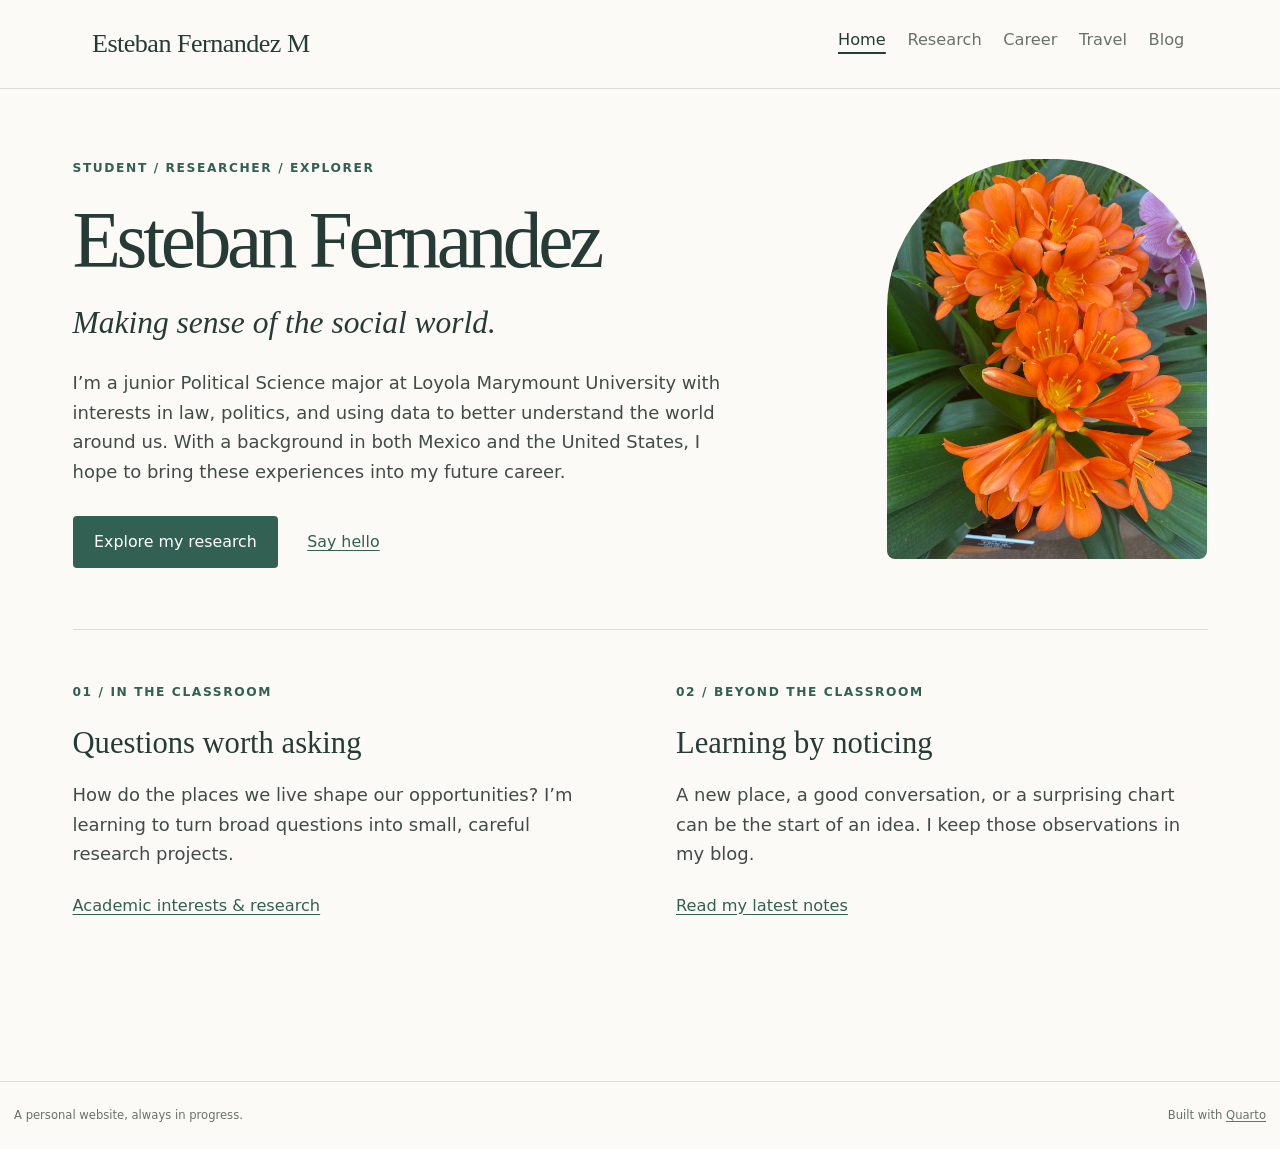
==== commit 4b40ae4e: "I renamed the page "Academic interests & Coursework," rewrote my interests around law, politics, and" ====
--- a/docs/index.html
+++ b/docs/index.html
@@ -139,8 +139,8 @@
 <section id="esteban-fernandez" class="level1 display-name">
 <h1 class="display-name">Esteban Fernandez</h1>
 <p><span class="hero-subtitle">Making sense of the social world.</span></p>
-<p>I’m an undergraduate interested in people, politics, and what we can learn from data. This is a place for my projects, the questions I’m working through, and a few notes from beyond the classroom.</p>
-<p><a href="./research.html" class="primary-link">Explore my research</a> <a href="mailto:you@example.com" class="quiet-link">Say hello</a></p>
+<p>I’m a junior Political Science major at Loyola Marymount University with interests in law, politics, and using data to better understand the world around us. With a background in both Mexico and the United States, I hope to bring these experiences into my future career.</p>
+<p><a href="./research.html" class="primary-link">Explore my research</a> <a href="mailto:eferna25@lion.lmu.edu" class="quiet-link">Say hello</a></p>
 </section>
 </div>
 <div class="hero-photo">
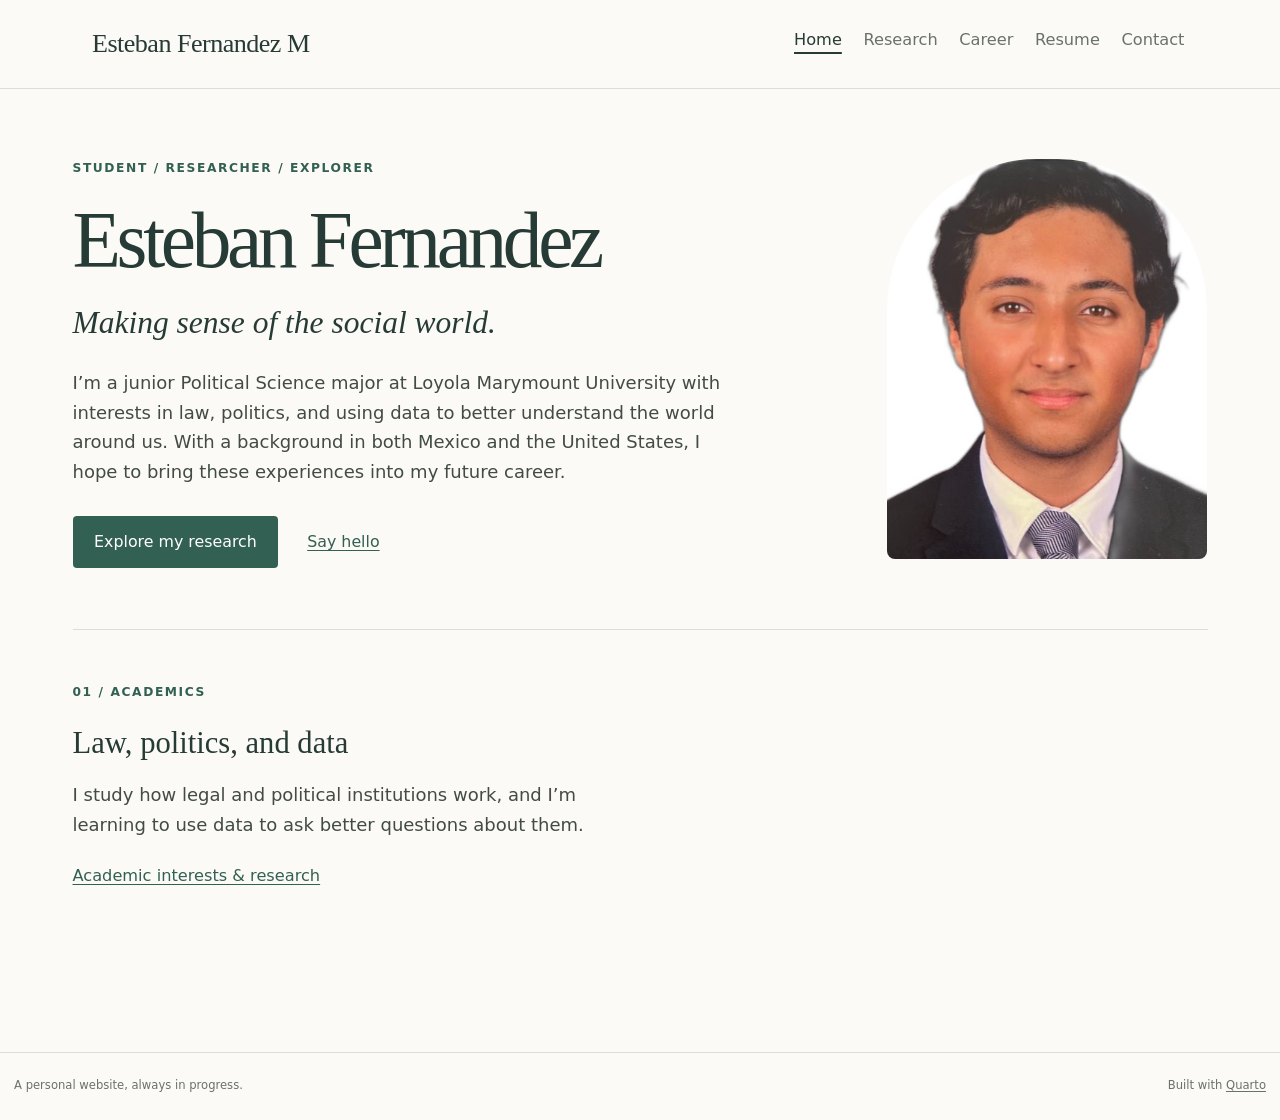
==== commit 9ea48e27: "updated website" ====
--- a/docs/index.html
+++ b/docs/index.html
@@ -91,11 +91,11 @@
   </li>  
   <li class="nav-item">
     <a class="nav-link" href="./travel.html"> 
-<span class="menu-text">Travel</span></a>
+<span class="menu-text">Resume</span></a>
   </li>  
   <li class="nav-item">
     <a class="nav-link" href="./blog.html"> 
-<span class="menu-text">Blog</span></a>
+<span class="menu-text">Contact</span></a>
   </li>  
 </ul>
           </div> <!-- /navcollapse -->
@@ -145,29 +145,21 @@
 </div>
 <div class="hero-photo">
 <!-- Replace images/profile.jpg with your photo. Update the description in fig-alt too. -->
-<p><img src="images/profile.jpg" class="img-fluid" alt="Portrait of Esteban Fernandez."></p>
+<p><img src="images/profile1.jpg" class="img-fluid" alt="Portrait of Esteban Fernandez."></p>
 </div>
 </div>
 <div class="home-notes">
 <div class="home-note">
-<p><span class="eyebrow">01 / IN THE CLASSROOM</span></p>
-<section id="questions-worth-asking" class="level2">
-<h2 data-anchor-id="questions-worth-asking">Questions worth asking</h2>
-<p>How do the places we live shape our opportunities? I’m learning to turn broad questions into small, careful research projects.</p>
+<p><span class="eyebrow">01 / ACADEMICS</span></p>
+<section id="law-politics-and-data" class="level2">
+<h2 data-anchor-id="law-politics-and-data">Law, politics, and data</h2>
+<p>I study how legal and political institutions work, and I’m learning to use data to ask better questions about them.</p>
 <p><a href="./research.html">Academic interests &amp; research</a></p>
+
+
 </section>
 </div>
-<div class="home-note">
-<p><span class="eyebrow">02 / BEYOND THE CLASSROOM</span></p>
-<section id="learning-by-noticing" class="level2">
-<h2 data-anchor-id="learning-by-noticing">Learning by noticing</h2>
-<p>A new place, a good conversation, or a surprising chart can be the start of an idea. I keep those observations in my blog.</p>
-<p><a href="./blog.html">Read my latest notes</a></p>
-</section>
-</div>
-</div>
-
-
+</div>
 
 </main> <!-- /main -->
 <script id="quarto-html-after-body" type="application/javascript">
